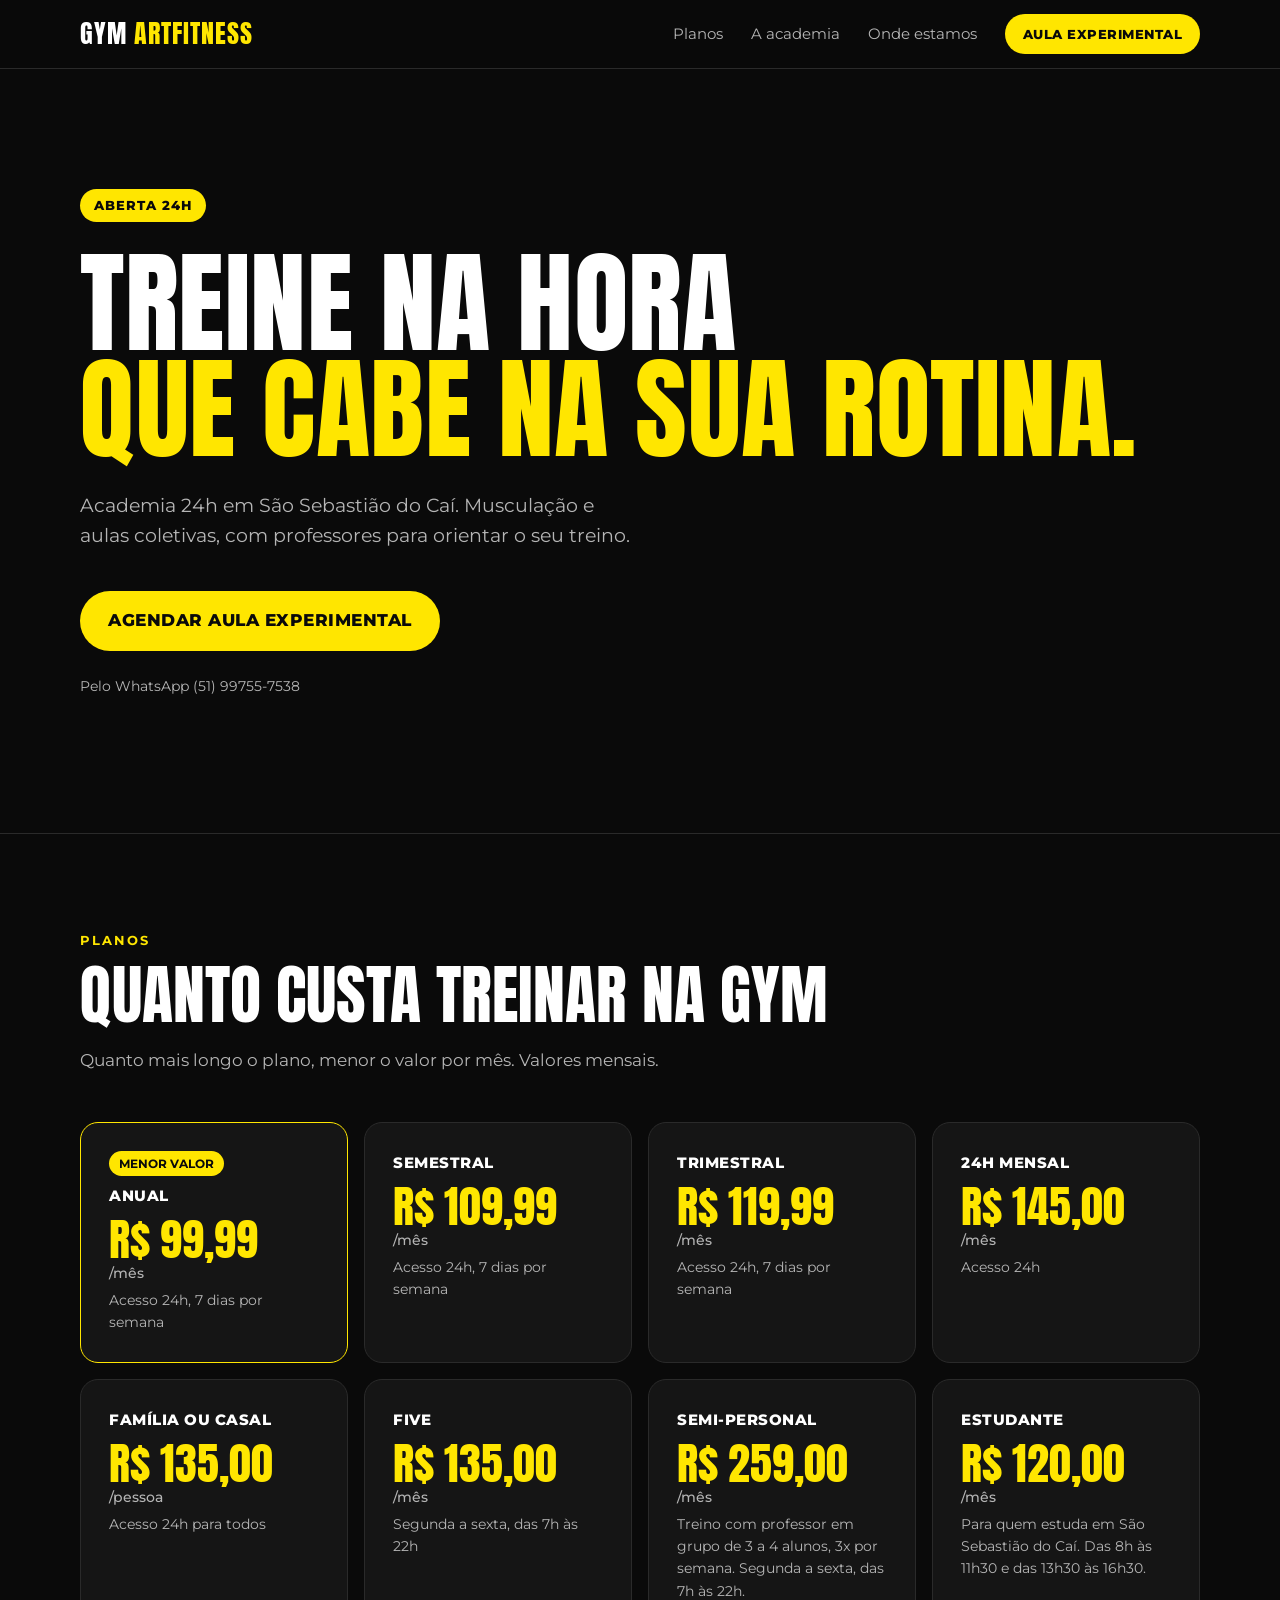
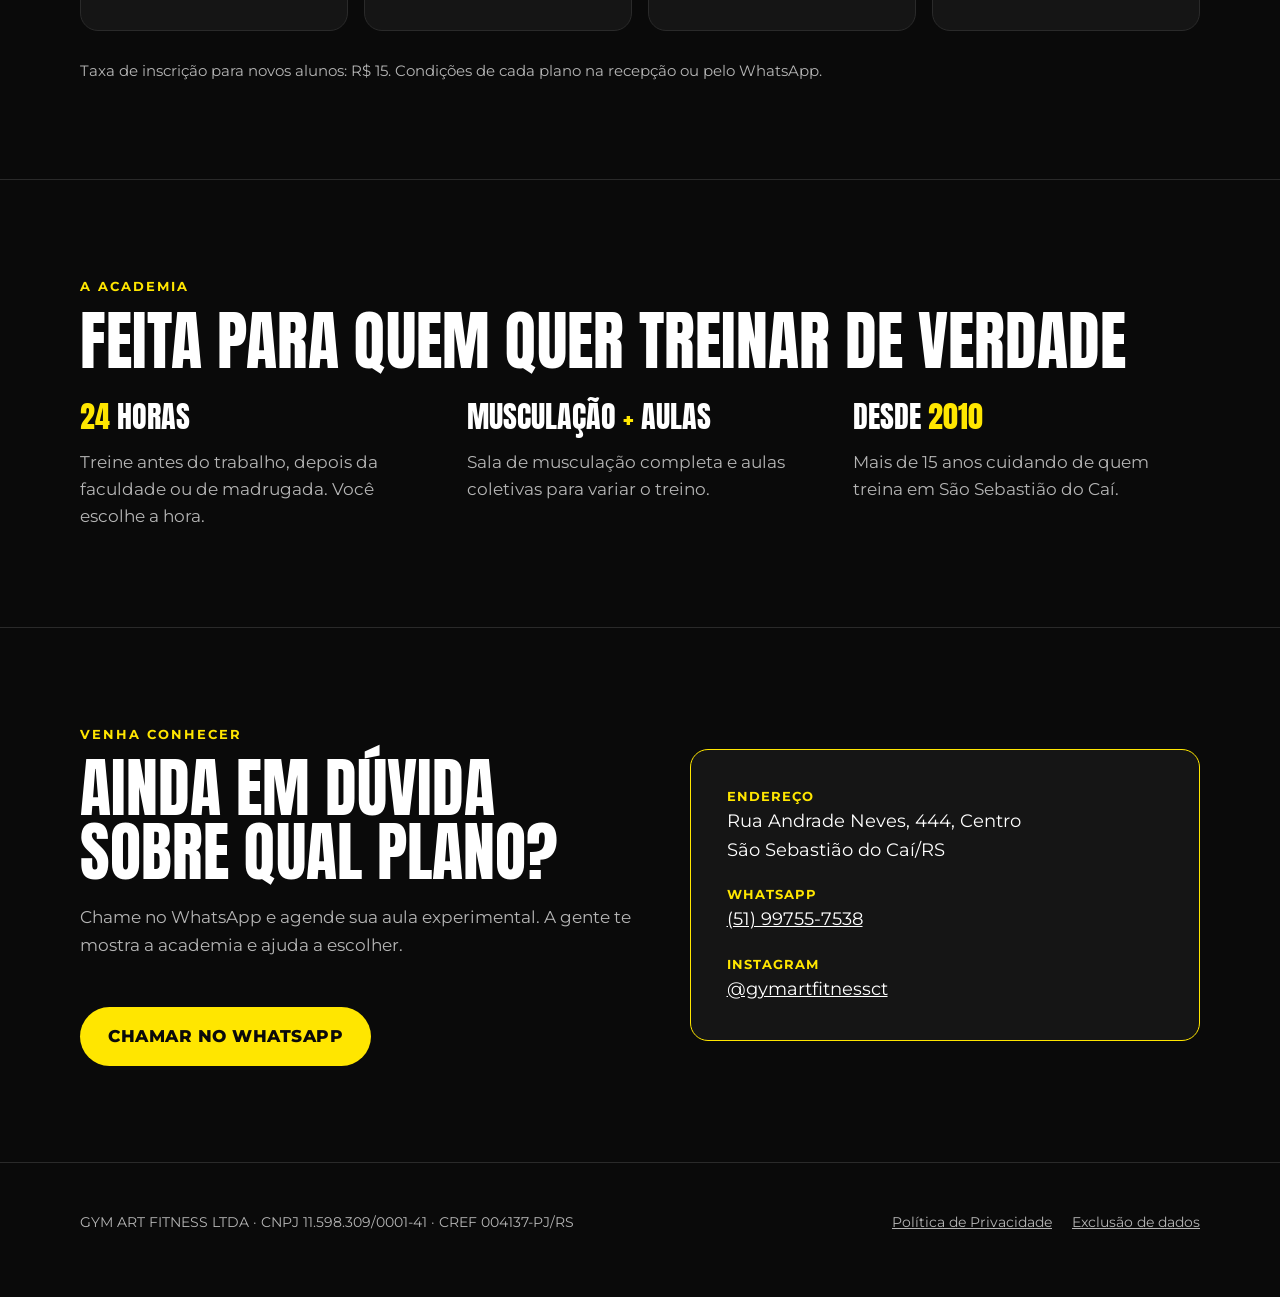
==== index.html @ 056b9649 "Site da GYM ArtFitness: início, política de privacidade e exclusão de dados Co-Authored-By: Claude O" ====
<!doctype html>
<html lang="pt-BR">
<head>
  <meta charset="utf-8">
  <meta name="viewport" content="width=device-width, initial-scale=1">
  <title>GYM ArtFitness | Academia 24h em São Sebastião do Caí</title>
  <meta name="description" content="Academia 24h em São Sebastião do Caí/RS. Musculação e aulas coletivas. Planos a partir de R$ 99,99/mês no plano anual. Agende sua aula experimental pelo WhatsApp.">
  <link rel="preconnect" href="https://fonts.googleapis.com">
  <link rel="preconnect" href="https://fonts.gstatic.com" crossorigin>
  <link href="https://fonts.googleapis.com/css2?family=Anton&family=Montserrat:wght@400;500;700;800&display=swap" rel="stylesheet">
  <link rel="stylesheet" href="styles.css">
</head>
<body>
  <header class="topo">
    <div class="container">
      <a class="marca" href="#">Gym <span>ArtFitness</span></a>
      <nav aria-label="Principal">
        <a href="#planos">Planos</a>
        <a href="#academia">A academia</a>
        <a href="#visita">Onde estamos</a>
        <a class="botao pequeno" href="https://wa.me/5551997557538?text=Quero%20agendar%20uma%20aula%20experimental">Aula experimental</a>
      </nav>
    </div>
  </header>

  <main>
    <section class="abertura" aria-labelledby="titulo">
      <div class="container">
        <span class="selo">Aberta 24h</span>
        <h1 id="titulo">Treine na hora <em>que cabe na sua rotina.</em></h1>
        <p>Academia 24h em São Sebastião do Caí. Musculação e aulas coletivas, com professores para orientar o seu treino.</p>
        <a class="botao" href="https://wa.me/5551997557538?text=Quero%20agendar%20uma%20aula%20experimental">Agendar aula experimental</a>
        <p class="detalhe">Pelo WhatsApp (51) 99755-7538</p>
      </div>
    </section>

    <section id="planos" aria-labelledby="t-planos">
      <div class="container">
        <p class="rotulo">Planos</p>
        <h2 id="t-planos">Quanto custa treinar na Gym</h2>
        <p class="intro">Quanto mais longo o plano, menor o valor por mês. Valores mensais.</p>

        <div class="planos">
          <article class="plano destaque">
            <span class="etiqueta">Menor valor</span>
            <h3>Anual</h3>
            <p class="preco">R$ 99,99 <small>/mês</small></p>
            <p class="acesso">Acesso 24h, 7 dias por semana</p>
          </article>
          <article class="plano">
            <h3>Semestral</h3>
            <p class="preco">R$ 109,99 <small>/mês</small></p>
            <p class="acesso">Acesso 24h, 7 dias por semana</p>
          </article>
          <article class="plano">
            <h3>Trimestral</h3>
            <p class="preco">R$ 119,99 <small>/mês</small></p>
            <p class="acesso">Acesso 24h, 7 dias por semana</p>
          </article>
          <article class="plano">
            <h3>24h Mensal</h3>
            <p class="preco">R$ 145,00 <small>/mês</small></p>
            <p class="acesso">Acesso 24h</p>
          </article>
          <article class="plano">
            <h3>Família ou Casal</h3>
            <p class="preco">R$ 135,00 <small>/pessoa</small></p>
            <p class="acesso">Acesso 24h para todos</p>
          </article>
          <article class="plano">
            <h3>Five</h3>
            <p class="preco">R$ 135,00 <small>/mês</small></p>
            <p class="acesso">Segunda a sexta, das 7h às 22h</p>
          </article>
          <article class="plano">
            <h3>Semi-personal</h3>
            <p class="preco">R$ 259,00 <small>/mês</small></p>
            <p class="acesso">Treino com professor em grupo de 3 a 4 alunos, 3x por semana. Segunda a sexta, das 7h às 22h.</p>
          </article>
          <article class="plano">
            <h3>Estudante</h3>
            <p class="preco">R$ 120,00 <small>/mês</small></p>
            <p class="acesso">Para quem estuda em São Sebastião do Caí. Das 8h às 11h30 e das 13h30 às 16h30.</p>
          </article>
        </div>
        <p class="nota">Taxa de inscrição para novos alunos: R$ 15. Condições de cada plano na recepção ou pelo WhatsApp.</p>
      </div>
    </section>

    <section id="academia" aria-labelledby="t-academia">
      <div class="container">
        <p class="rotulo">A academia</p>
        <h2 id="t-academia">Feita para quem quer treinar de verdade</h2>
        <div class="motivos">
          <div class="motivo">
            <h3><span>24</span> horas</h3>
            <p>Treine antes do trabalho, depois da faculdade ou de madrugada. Você escolhe a hora.</p>
          </div>
          <div class="motivo">
            <h3>Musculação <span>+</span> aulas</h3>
            <p>Sala de musculação completa e aulas coletivas para variar o treino.</p>
          </div>
          <div class="motivo">
            <h3>Desde <span>2010</span></h3>
            <p>Mais de 15 anos cuidando de quem treina em São Sebastião do Caí.</p>
          </div>
        </div>
      </div>
    </section>

    <section id="visita" aria-labelledby="t-visita">
      <div class="container visita">
        <div>
          <p class="rotulo">Venha conhecer</p>
          <h2 id="t-visita">Ainda em dúvida sobre qual plano?</h2>
          <p class="intro">Chame no WhatsApp e agende sua aula experimental. A gente te mostra a academia e ajuda a escolher.</p>
          <a class="botao" href="https://wa.me/5551997557538?text=Quero%20agendar%20uma%20aula%20experimental">Chamar no WhatsApp</a>
        </div>
        <dl class="cartao">
          <dt>Endereço</dt>
          <dd>Rua Andrade Neves, 444, Centro<br>São Sebastião do Caí/RS</dd>
          <dt>WhatsApp</dt>
          <dd><a href="https://wa.me/5551997557538">(51) 99755-7538</a></dd>
          <dt>Instagram</dt>
          <dd><a href="https://www.instagram.com/gymartfitnessct/">@gymartfitnessct</a></dd>
        </dl>
      </div>
    </section>
  </main>

  <footer>
    <div class="container">
      <p>GYM ART FITNESS LTDA · CNPJ 11.598.309/0001-41 · CREF 004137-PJ/RS</p>
      <nav aria-label="Documentos">
        <a href="privacidade.html">Política de Privacidade</a>
        <a href="exclusao-de-dados.html">Exclusão de dados</a>
      </nav>
    </div>
  </footer>
</body>
</html>
---- styles.css ----
:root {
  --preto: #0a0a0a;
  --grafite: #151515;
  --linha: #2a2a2a;
  --amarelo: #ffe600;
  --branco: #ffffff;
  --cinza: #b5b5b5;
  --largura: 1120px;
  --titulo: "Anton", "Bebas Neue", Impact, sans-serif;
  --texto: "Montserrat", system-ui, -apple-system, "Segoe UI", sans-serif;
}

* { box-sizing: border-box; margin: 0; padding: 0; }
html { scroll-behavior: smooth; }
body {
  background: var(--preto);
  color: var(--branco);
  font-family: var(--texto);
  font-size: 17px;
  line-height: 1.6;
  -webkit-font-smoothing: antialiased;
}
a { color: inherit; }
img { max-width: 100%; display: block; }

.container { width: min(var(--largura), 100% - 40px); margin-inline: auto; }

/* Topo */
.topo {
  position: sticky; top: 0; z-index: 10;
  background: rgba(10, 10, 10, 0.92);
  backdrop-filter: blur(8px);
  border-bottom: 1px solid var(--linha);
}
.topo .container { display: flex; align-items: center; justify-content: space-between; height: 68px; }
.marca { font-family: var(--titulo); font-size: 26px; letter-spacing: 1px; text-decoration: none; text-transform: uppercase; }
.marca span { color: var(--amarelo); }
.topo nav { display: flex; gap: 28px; align-items: center; }
.topo nav a { text-decoration: none; font-size: 15px; color: var(--cinza); }
.topo nav a:hover { color: var(--branco); }
.topo nav a.botao, .topo nav a.botao:hover { color: var(--preto); }

/* Botões */
.botao {
  display: inline-flex; align-items: center; gap: 10px;
  background: var(--amarelo); color: var(--preto);
  font-weight: 800; text-transform: uppercase; letter-spacing: 0.5px;
  padding: 16px 28px; border-radius: 999px; text-decoration: none;
  transition: transform 0.15s ease, box-shadow 0.15s ease;
}
.botao:hover { transform: translateY(-2px); box-shadow: 0 8px 24px rgba(255, 230, 0, 0.25); }
.botao:focus-visible, a:focus-visible { outline: 3px solid var(--amarelo); outline-offset: 3px; }
.botao.pequeno { padding: 10px 18px; font-size: 13px; }

/* Abertura */
.abertura { padding: 120px 0 96px; border-bottom: 1px solid var(--linha); }
.selo {
  display: inline-block; background: var(--amarelo); color: var(--preto);
  font-weight: 800; font-size: 13px; letter-spacing: 1px; text-transform: uppercase;
  padding: 6px 14px; border-radius: 999px; margin-bottom: 28px;
}
.abertura h1 {
  font-family: var(--titulo); font-weight: 400; text-transform: uppercase;
  font-size: clamp(52px, 9vw, 112px); line-height: 0.95; letter-spacing: 0.5px;
}
.abertura h1 em { font-style: normal; color: var(--amarelo); display: block; }
.abertura p { max-width: 560px; margin: 28px 0 40px; color: var(--cinza); font-size: 19px; }
.abertura .detalhe { margin-top: 24px; font-size: 14px; color: var(--cinza); }

/* Seções */
section { padding: 96px 0; border-bottom: 1px solid var(--linha); }
.rotulo { color: var(--amarelo); font-weight: 700; font-size: 13px; letter-spacing: 2px; text-transform: uppercase; margin-bottom: 12px; }
h2 {
  font-family: var(--titulo); font-weight: 400; text-transform: uppercase;
  font-size: clamp(38px, 5.5vw, 64px); line-height: 1; margin-bottom: 20px;
}
.intro { color: var(--cinza); max-width: 620px; margin-bottom: 48px; }

/* Planos */
.planos { display: grid; grid-template-columns: repeat(auto-fit, minmax(240px, 1fr)); gap: 16px; }
.plano {
  background: var(--grafite); border: 1px solid var(--linha); border-radius: 18px;
  padding: 28px; display: flex; flex-direction: column; gap: 8px;
}
.plano.destaque { border-color: var(--amarelo); }
.plano h3 { font-size: 15px; font-weight: 800; text-transform: uppercase; letter-spacing: 0.5px; }
.preco { font-family: var(--titulo); font-size: 44px; line-height: 1.05; color: var(--amarelo); white-space: nowrap; }
.preco small { display: block; font-family: var(--texto); font-size: 14px; color: var(--cinza); font-weight: 500; margin-top: 4px; }
.acesso { font-size: 14px; color: var(--cinza); }
.etiqueta { align-self: flex-start; font-size: 12px; font-weight: 700; text-transform: uppercase; color: var(--preto); background: var(--amarelo); padding: 3px 10px; border-radius: 999px; }
.nota { margin-top: 28px; color: var(--cinza); font-size: 15px; }

/* Por que */
.motivos { display: grid; grid-template-columns: repeat(auto-fit, minmax(260px, 1fr)); gap: 40px; }
.motivo h3 { font-family: var(--titulo); font-weight: 400; font-size: 30px; text-transform: uppercase; margin-bottom: 8px; }
.motivo h3 span { color: var(--amarelo); }
.motivo p { color: var(--cinza); }

/* Visita */
.visita { display: grid; grid-template-columns: 1.1fr 1fr; gap: 48px; align-items: center; }
.cartao {
  background: var(--grafite); border: 1px solid var(--amarelo); border-radius: 18px; padding: 36px;
}
.cartao dt { color: var(--amarelo); font-size: 13px; font-weight: 700; letter-spacing: 1px; text-transform: uppercase; margin-top: 20px; }
.cartao dt:first-child { margin-top: 0; }
.cartao dd { font-size: 18px; }

/* Rodapé */
footer { padding: 48px 0 64px; color: var(--cinza); font-size: 14px; }
footer .container { display: flex; flex-wrap: wrap; justify-content: space-between; gap: 24px; }
footer nav { display: flex; gap: 20px; flex-wrap: wrap; }

/* Páginas de texto (privacidade, exclusão) */
.documento { padding: 80px 0 96px; }
.documento .container { max-width: 760px; }
.documento h1 { font-family: var(--titulo); font-weight: 400; text-transform: uppercase; font-size: clamp(40px, 6vw, 64px); line-height: 1; margin-bottom: 12px; }
.documento .data { color: var(--cinza); margin-bottom: 40px; }
.documento h2 { font-family: var(--texto); font-weight: 800; font-size: 20px; text-transform: none; margin: 40px 0 12px; color: var(--amarelo); }
.documento p, .documento li { color: #e6e6e6; margin-bottom: 12px; }
.documento ul, .documento ol { padding-left: 22px; }
.documento a { color: var(--amarelo); }

@media (max-width: 760px) {
  .topo nav a:not(.botao) { display: none; }
  .abertura { padding: 72px 0 64px; }
  section { padding: 64px 0; }
  .visita { grid-template-columns: 1fr; }
}

@media (prefers-reduced-motion: reduce) {
  html { scroll-behavior: auto; }
  .botao { transition: none; }
}
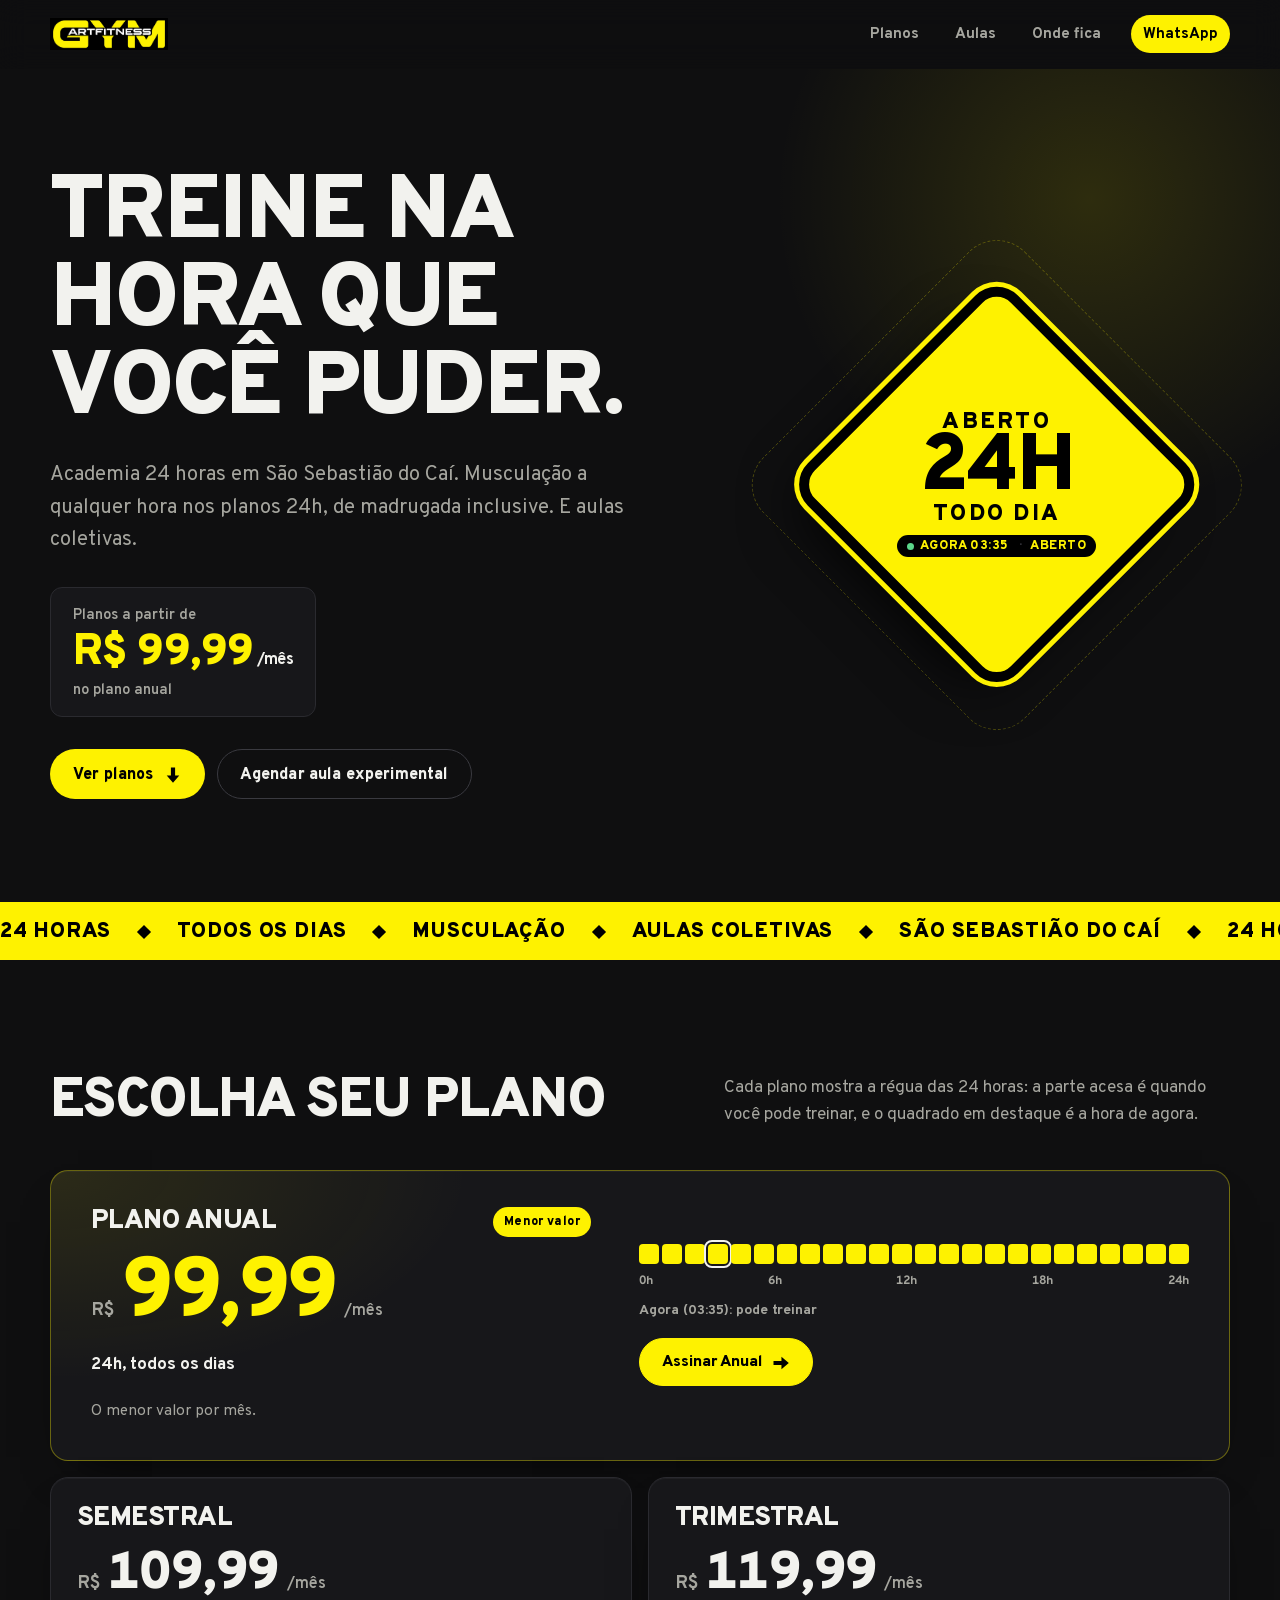
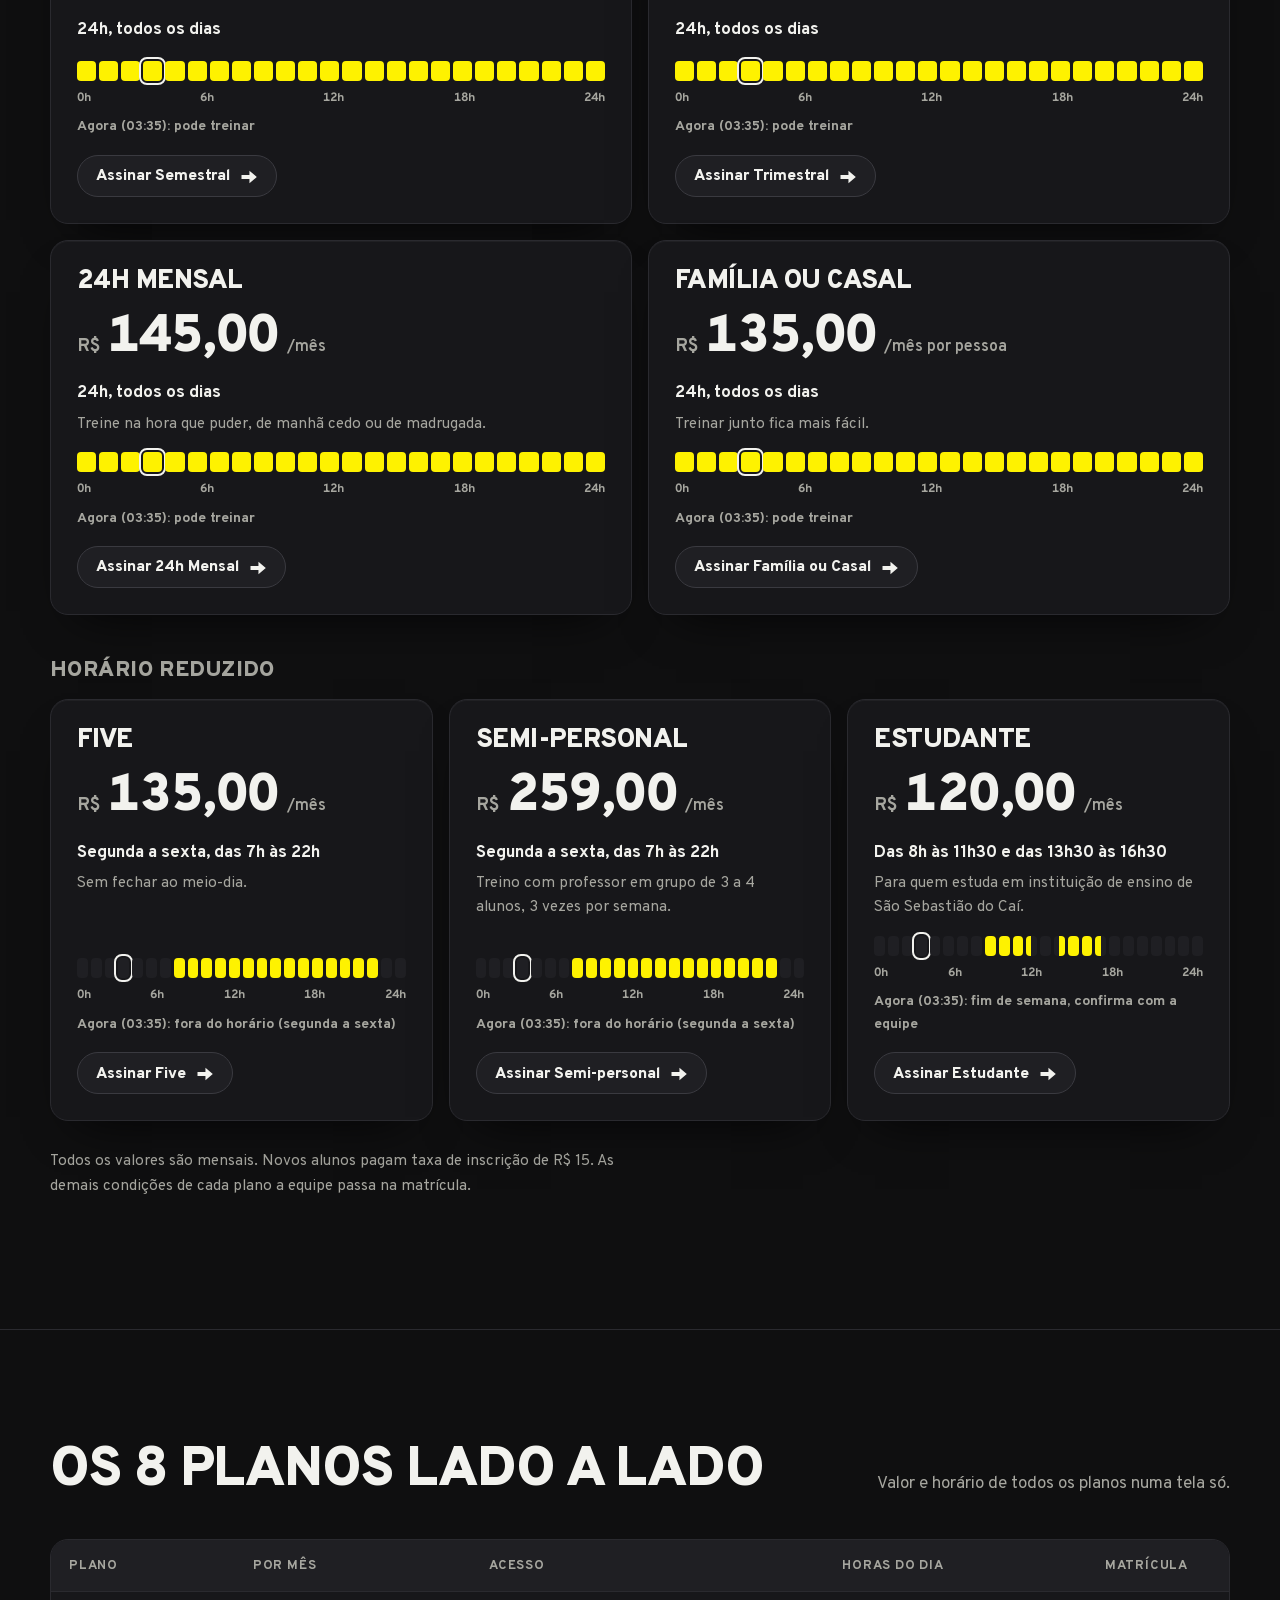
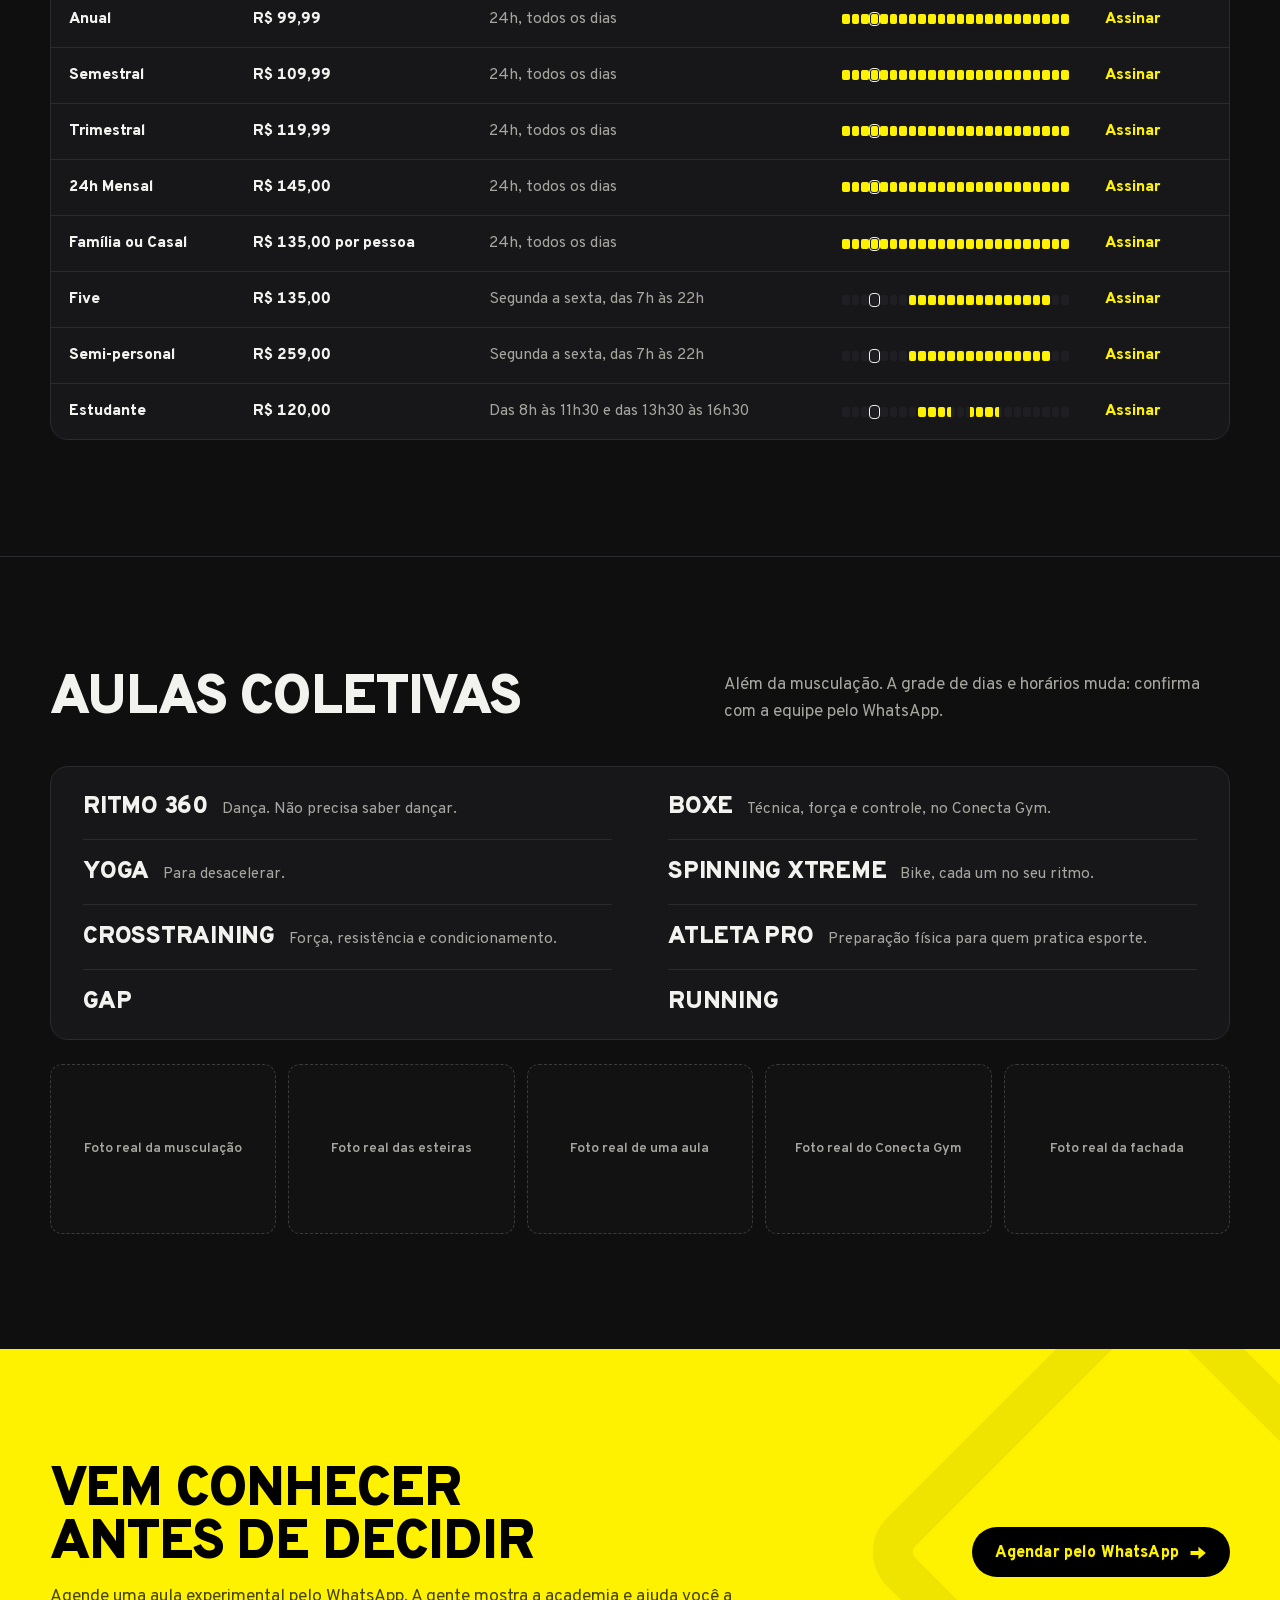
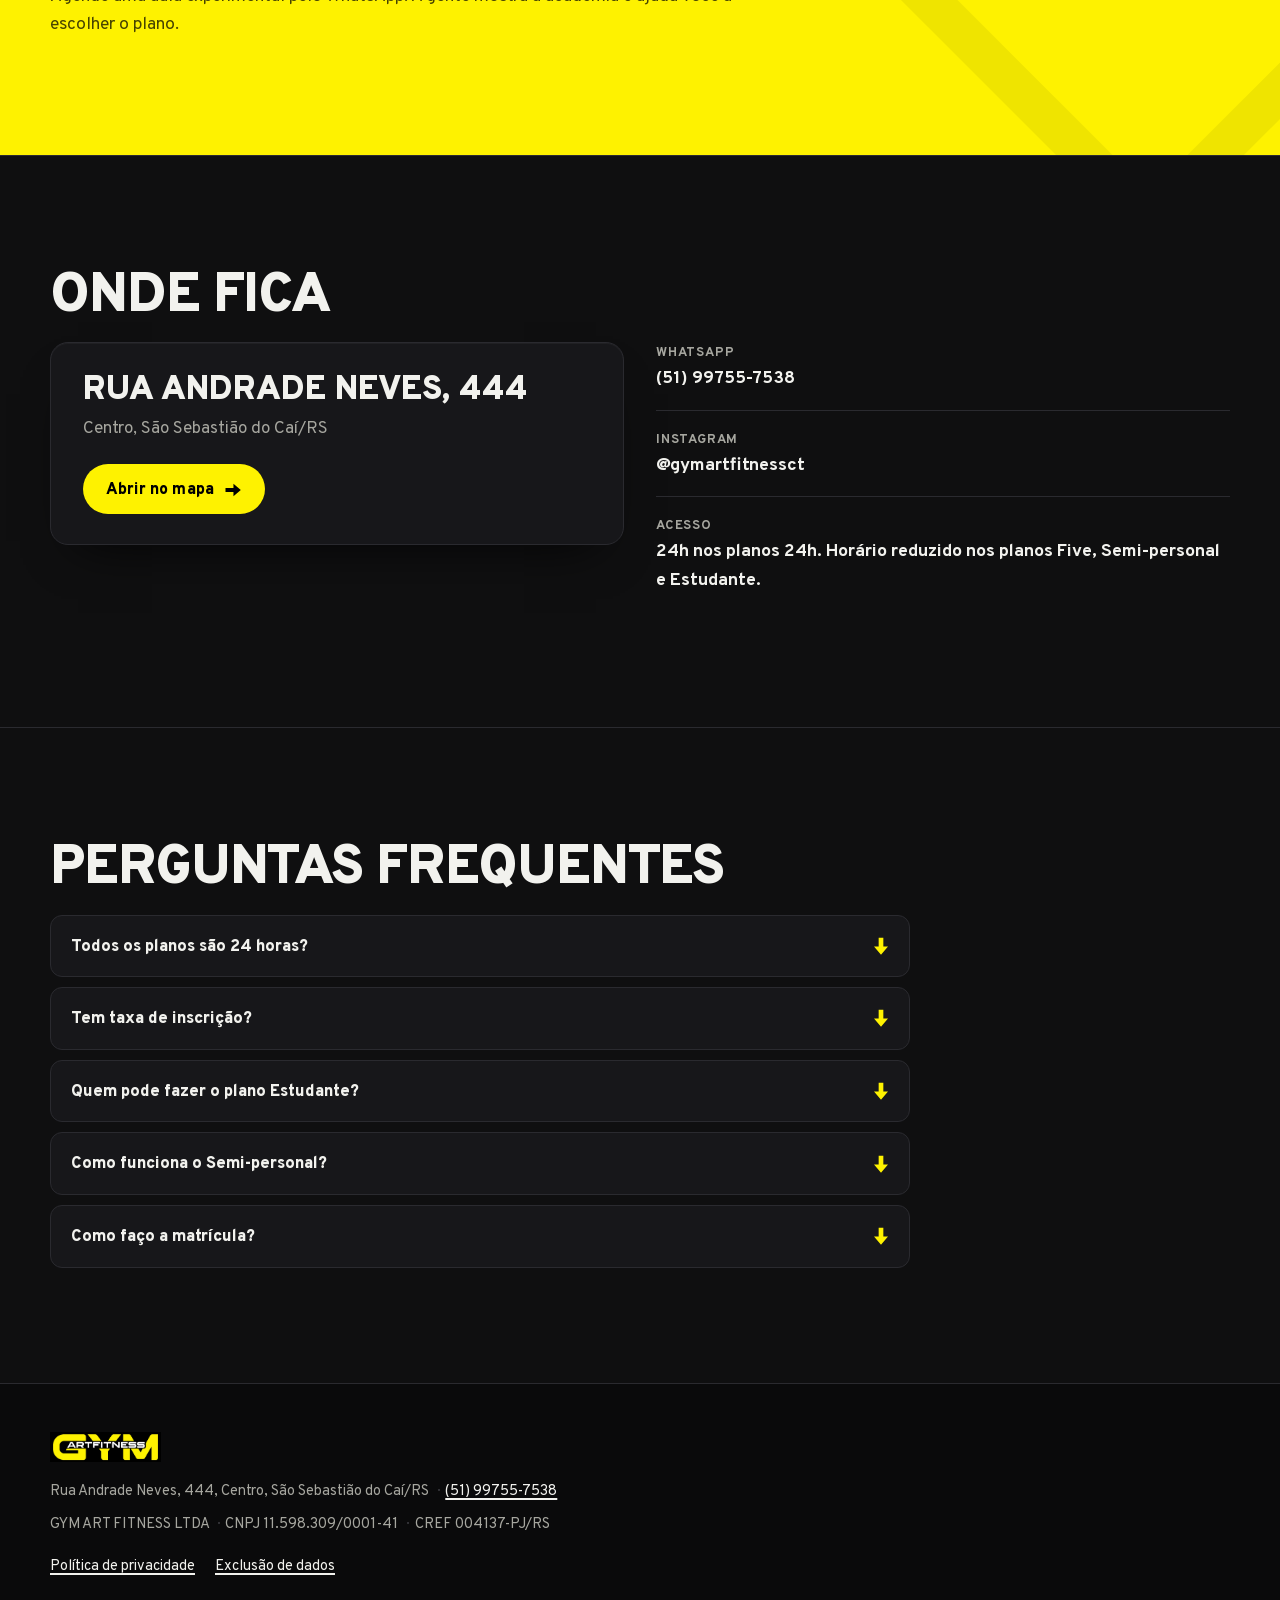
==== commit 5928bde1: "Site novo: planos com régua de 24h, matrícula e visual grafite com amarelo Co-Authored-By: Claude Op" ====
--- a/index.html
+++ b/index.html
@@ -3,139 +3,176 @@
 <head>
   <meta charset="utf-8">
   <meta name="viewport" content="width=device-width, initial-scale=1">
-  <title>GYM ArtFitness | Academia 24h em São Sebastião do Caí</title>
-  <meta name="description" content="Academia 24h em São Sebastião do Caí/RS. Musculação e aulas coletivas. Planos a partir de R$ 99,99/mês no plano anual. Agende sua aula experimental pelo WhatsApp.">
-  <link rel="preconnect" href="https://fonts.googleapis.com">
-  <link rel="preconnect" href="https://fonts.gstatic.com" crossorigin>
-  <link href="https://fonts.googleapis.com/css2?family=Anton&family=Montserrat:wght@400;500;700;800&display=swap" rel="stylesheet">
-  <link rel="stylesheet" href="styles.css">
+  <title>Gym ArtFitness · Academia 24h em São Sebastião do Caí</title>
+  <meta name="description" content="Academia 24 horas em São Sebastião do Caí/RS. Musculação e aulas coletivas. Planos a partir de R$ 99,99/mês no plano anual. Escolha seu plano e faça a matrícula.">
+  <meta name="theme-color" content="#0F0F10">
+  <link rel="icon" href="assets/logo-gym-artfitness-recorte.png">
+  <link rel="preload" href="assets/fonts/overpass-variavel.woff2" as="font" type="font/woff2" crossorigin>
+  <link rel="stylesheet" href="assets/estrada.css?v=3">
+  <script>document.documentElement.classList.add('js')</script>
 </head>
 <body>
+  <svg width="0" height="0" style="position:absolute" aria-hidden="true">
+    <symbol id="seta" viewBox="0 0 24 24"><path d="M2 9.2h10.6V3.6L22.4 12l-9.8 8.4v-5.6H2z" fill="currentColor"/></symbol>
+    <symbol id="seta-baixo" viewBox="0 0 24 24"><path transform="rotate(90 12 12)" d="M2 9.2h10.6V3.6L22.4 12l-9.8 8.4v-5.6H2z" fill="currentColor"/></symbol>
+  </svg>
+
+  <a class="pular" href="#conteudo">Pular para o conteúdo</a>
+
   <header class="topo">
-    <div class="container">
-      <a class="marca" href="#">Gym <span>ArtFitness</span></a>
-      <nav aria-label="Principal">
+    <div class="envelope">
+      <a class="marca" href="./" aria-label="Gym ArtFitness, início">
+        <img src="assets/logo-gym-artfitness-recorte.png" alt="Gym ArtFitness" width="1220" height="330">
+      </a>
+      <nav class="menu" aria-label="Seções">
         <a href="#planos">Planos</a>
-        <a href="#academia">A academia</a>
-        <a href="#visita">Onde estamos</a>
-        <a class="botao pequeno" href="https://wa.me/5551997557538?text=Quero%20agendar%20uma%20aula%20experimental">Aula experimental</a>
+        <a href="#aulas">Aulas</a>
+        <a href="#onde-fica">Onde fica</a>
+        <a class="botao-whats" href="https://wa.me/5551997557538?text=Oi!%20Quero%20saber%20mais%20sobre%20a%20Gym%20ArtFitness">WhatsApp</a>
       </nav>
     </div>
   </header>
 
-  <main>
-    <section class="abertura" aria-labelledby="titulo">
-      <div class="container">
-        <span class="selo">Aberta 24h</span>
-        <h1 id="titulo">Treine na hora <em>que cabe na sua rotina.</em></h1>
-        <p>Academia 24h em São Sebastião do Caí. Musculação e aulas coletivas, com professores para orientar o seu treino.</p>
-        <a class="botao" href="https://wa.me/5551997557538?text=Quero%20agendar%20uma%20aula%20experimental">Agendar aula experimental</a>
-        <p class="detalhe">Pelo WhatsApp (51) 99755-7538</p>
-      </div>
-    </section>
-
-    <section id="planos" aria-labelledby="t-planos">
-      <div class="container">
-        <p class="rotulo">Planos</p>
-        <h2 id="t-planos">Quanto custa treinar na Gym</h2>
-        <p class="intro">Quanto mais longo o plano, menor o valor por mês. Valores mensais.</p>
-
-        <div class="planos">
-          <article class="plano destaque">
-            <span class="etiqueta">Menor valor</span>
-            <h3>Anual</h3>
-            <p class="preco">R$ 99,99 <small>/mês</small></p>
-            <p class="acesso">Acesso 24h, 7 dias por semana</p>
-          </article>
-          <article class="plano">
-            <h3>Semestral</h3>
-            <p class="preco">R$ 109,99 <small>/mês</small></p>
-            <p class="acesso">Acesso 24h, 7 dias por semana</p>
-          </article>
-          <article class="plano">
-            <h3>Trimestral</h3>
-            <p class="preco">R$ 119,99 <small>/mês</small></p>
-            <p class="acesso">Acesso 24h, 7 dias por semana</p>
-          </article>
-          <article class="plano">
-            <h3>24h Mensal</h3>
-            <p class="preco">R$ 145,00 <small>/mês</small></p>
-            <p class="acesso">Acesso 24h</p>
-          </article>
-          <article class="plano">
-            <h3>Família ou Casal</h3>
-            <p class="preco">R$ 135,00 <small>/pessoa</small></p>
-            <p class="acesso">Acesso 24h para todos</p>
-          </article>
-          <article class="plano">
-            <h3>Five</h3>
-            <p class="preco">R$ 135,00 <small>/mês</small></p>
-            <p class="acesso">Segunda a sexta, das 7h às 22h</p>
-          </article>
-          <article class="plano">
-            <h3>Semi-personal</h3>
-            <p class="preco">R$ 259,00 <small>/mês</small></p>
-            <p class="acesso">Treino com professor em grupo de 3 a 4 alunos, 3x por semana. Segunda a sexta, das 7h às 22h.</p>
-          </article>
-          <article class="plano">
-            <h3>Estudante</h3>
-            <p class="preco">R$ 120,00 <small>/mês</small></p>
-            <p class="acesso">Para quem estuda em São Sebastião do Caí. Das 8h às 11h30 e das 13h30 às 16h30.</p>
-          </article>
+  <main id="conteudo">
+    <section class="abertura" aria-labelledby="titulo-abertura">
+      <div class="envelope">
+        <div>
+          <h1 id="titulo-abertura">Treine na hora que você puder.</h1>
+          <p class="apoio">Academia 24 horas em São Sebastião do Caí. Musculação a qualquer hora nos planos 24h, de madrugada inclusive. E aulas coletivas.</p>
+          <p class="placa-preco">
+            <span>Planos a partir de</span>
+            <strong class="numero"><span data-contar="99.99">R$ 99,99</span><small>/mês</small></strong>
+            <span>no plano anual</span>
+          </p>
+          <div class="acoes">
+            <a class="botao botao-cheio" href="#planos">Ver planos <svg aria-hidden="true"><use href="#seta-baixo"/></svg></a>
+            <a class="botao botao-vazado" href="https://wa.me/5551997557538?text=Quero%20agendar%20uma%20aula%20experimental">Agendar aula experimental</a>
+          </div>
         </div>
-        <p class="nota">Taxa de inscrição para novos alunos: R$ 15. Condições de cada plano na recepção ou pelo WhatsApp.</p>
-      </div>
-    </section>
-
-    <section id="academia" aria-labelledby="t-academia">
-      <div class="container">
-        <p class="rotulo">A academia</p>
-        <h2 id="t-academia">Feita para quem quer treinar de verdade</h2>
-        <div class="motivos">
-          <div class="motivo">
-            <h3><span>24</span> horas</h3>
-            <p>Treine antes do trabalho, depois da faculdade ou de madrugada. Você escolhe a hora.</p>
-          </div>
-          <div class="motivo">
-            <h3>Musculação <span>+</span> aulas</h3>
-            <p>Sala de musculação completa e aulas coletivas para variar o treino.</p>
-          </div>
-          <div class="motivo">
-            <h3>Desde <span>2010</span></h3>
-            <p>Mais de 15 anos cuidando de quem treina em São Sebastião do Caí.</p>
+        <div class="losango-area">
+          <div class="losango" role="img" aria-label="Placa: aberto 24 horas, todo dia">
+            <p class="losango-texto">
+              <span class="pequeno">Aberto</span>
+              <span class="grande">24H</span>
+              <span class="pequeno">todo dia</span>
+              <span class="agora" id="agora" hidden></span>
+            </p>
           </div>
         </div>
       </div>
     </section>
 
-    <section id="visita" aria-labelledby="t-visita">
-      <div class="container visita">
+    <div class="faixa" aria-hidden="true"><div class="faixa-trilho"><span>24 horas</span><span>Todos os dias</span><span>Musculação</span><span>Aulas coletivas</span><span>São Sebastião do Caí</span><span>24 horas</span><span>Todos os dias</span><span>Musculação</span><span>Aulas coletivas</span><span>São Sebastião do Caí</span></div></div>
+
+    <section class="secao" id="planos" aria-labelledby="titulo-planos">
+      <div class="envelope">
+        <div class="secao-cabeca revelar">
+          <h2 id="titulo-planos">Escolha seu plano</h2>
+          <p>Cada plano mostra a régua das 24 horas: a parte acesa é quando você pode treinar, e o quadrado em destaque é a hora de agora.</p>
+        </div>
+        <div class="saidas" id="lista-planos"></div>
+        <p class="nota-planos">Todos os valores são mensais. Novos alunos pagam taxa de inscrição de R$ 15. As demais condições de cada plano a equipe passa na matrícula.</p>
+      </div>
+    </section>
+
+    <section class="secao" id="comparar" aria-labelledby="titulo-comparar">
+      <div class="envelope">
+        <div class="secao-cabeca revelar">
+          <h2 id="titulo-comparar">Os 8 planos lado a lado</h2>
+          <p>Valor e horário de todos os planos numa tela só.</p>
+        </div>
+        <div class="tabela-envelope revelar" tabindex="0" role="region" aria-label="Tabela comparando os planos">
+          <table class="comparar">
+            <thead>
+              <tr><th scope="col">Plano</th><th scope="col">Por mês</th><th scope="col">Acesso</th><th scope="col">Horas do dia</th><th scope="col">Matrícula</th></tr>
+            </thead>
+            <tbody id="tabela-planos"></tbody>
+          </table>
+        </div>
+      </div>
+    </section>
+
+
+    <section class="secao" id="aulas" aria-labelledby="titulo-aulas">
+      <div class="envelope">
+        <div class="secao-cabeca revelar">
+          <h2 id="titulo-aulas">Aulas coletivas</h2>
+          <p>Além da musculação. A grade de dias e horários muda: confirma com a equipe pelo WhatsApp.</p>
+        </div>
+        <ul class="aulas revelar">
+          <li><strong>Ritmo 360</strong><span>Dança. Não precisa saber dançar.</span></li>
+          <li><strong>Boxe</strong><span>Técnica, força e controle, no Conecta Gym.</span></li>
+          <li><strong>Yoga</strong><span>Para desacelerar.</span></li>
+          <li><strong>Spinning Xtreme</strong><span>Bike, cada um no seu ritmo.</span></li>
+          <li><strong>Crosstraining</strong><span>Força, resistência e condicionamento.</span></li>
+          <li><strong>Atleta Pro</strong><span>Preparação física para quem pratica esporte.</span></li>
+          <li><strong>GAP</strong></li>
+          <li><strong>Running</strong></li>
+        </ul>
+        <div class="fotos revelar" aria-label="Espaços reservados para fotos reais da academia">
+          <div class="foto-vaga">Foto real da musculação</div>
+          <div class="foto-vaga">Foto real das esteiras</div>
+          <div class="foto-vaga">Foto real de uma aula</div>
+          <div class="foto-vaga">Foto real do Conecta Gym</div>
+          <div class="foto-vaga">Foto real da fachada</div>
+        </div>
+      </div>
+    </section>
+
+    <section class="secao chamada" aria-labelledby="titulo-chamada">
+      <div class="envelope">
         <div>
-          <p class="rotulo">Venha conhecer</p>
-          <h2 id="t-visita">Ainda em dúvida sobre qual plano?</h2>
-          <p class="intro">Chame no WhatsApp e agende sua aula experimental. A gente te mostra a academia e ajuda a escolher.</p>
-          <a class="botao" href="https://wa.me/5551997557538?text=Quero%20agendar%20uma%20aula%20experimental">Chamar no WhatsApp</a>
+          <h2 id="titulo-chamada">Vem conhecer antes de decidir</h2>
+          <p class="suave">Agende uma aula experimental pelo WhatsApp. A gente mostra a academia e ajuda você a escolher o plano.</p>
         </div>
-        <dl class="cartao">
-          <dt>Endereço</dt>
-          <dd>Rua Andrade Neves, 444, Centro<br>São Sebastião do Caí/RS</dd>
-          <dt>WhatsApp</dt>
-          <dd><a href="https://wa.me/5551997557538">(51) 99755-7538</a></dd>
-          <dt>Instagram</dt>
-          <dd><a href="https://www.instagram.com/gymartfitnessct/">@gymartfitnessct</a></dd>
-        </dl>
+        <a class="botao botao-cheio" href="https://wa.me/5551997557538?text=Quero%20agendar%20uma%20aula%20experimental">Agendar pelo WhatsApp <svg aria-hidden="true"><use href="#seta"/></svg></a>
+      </div>
+    </section>
+
+    <section class="secao" id="onde-fica" aria-labelledby="titulo-onde">
+      <div class="envelope">
+        <h2 id="titulo-onde" class="revelar">Onde fica</h2>
+        <div class="endereco revelar">
+          <div class="placa-endereco">
+            <strong>Rua Andrade Neves, 444</strong>
+            <span>Centro, São Sebastião do Caí/RS</span>
+            <p class="acoes" style="margin:20px 0 0"><a class="botao botao-cheio" href="https://www.google.com/maps/search/?api=1&amp;query=Rua%20Andrade%20Neves%2C%20444%2C%20S%C3%A3o%20Sebasti%C3%A3o%20do%20Ca%C3%AD%20RS">Abrir no mapa <svg aria-hidden="true"><use href="#seta"/></svg></a></p>
+          </div>
+          <dl class="contatos">
+            <div><dt>WhatsApp</dt><dd><a href="https://wa.me/5551997557538">(51) 99755-7538</a></dd></div>
+            <div><dt>Instagram</dt><dd><a href="https://www.instagram.com/gymartfitnessct/">@gymartfitnessct</a></dd></div>
+            <div><dt>Acesso</dt><dd>24h nos planos 24h. Horário reduzido nos planos Five, Semi-personal e Estudante.</dd></div>
+          </dl>
+        </div>
+      </div>
+    </section>
+
+
+    <section class="secao" id="perguntas" aria-labelledby="titulo-perguntas">
+      <div class="envelope">
+        <h2 id="titulo-perguntas" class="revelar">Perguntas frequentes</h2>
+        <div class="perguntas revelar">
+          <details><summary>Todos os planos são 24 horas?<svg aria-hidden="true"><use href="#seta-baixo"/></svg></summary><div class="resposta"><p>Não. Anual, Semestral, Trimestral, 24h Mensal e Família ou Casal são 24h, todos os dias. Five e Semi-personal são de segunda a sexta, das 7h às 22h. O Estudante vai das 8h às 11h30 e das 13h30 às 16h30.</p></div></details>
+          <details><summary>Tem taxa de inscrição?<svg aria-hidden="true"><use href="#seta-baixo"/></svg></summary><div class="resposta"><p>Sim. Novos alunos pagam R$ 15 de taxa de inscrição.</p></div></details>
+          <details><summary>Quem pode fazer o plano Estudante?<svg aria-hidden="true"><use href="#seta-baixo"/></svg></summary><div class="resposta"><p>Quem estuda em instituição de ensino de São Sebastião do Caí. A equipe confirma na matrícula o que precisa apresentar.</p></div></details>
+          <details><summary>Como funciona o Semi-personal?<svg aria-hidden="true"><use href="#seta-baixo"/></svg></summary><div class="resposta"><p>Treino com professor em grupo de 3 a 4 alunos, 3 vezes por semana, de segunda a sexta, das 7h às 22h.</p></div></details>
+          <details><summary>Como faço a matrícula?<svg aria-hidden="true"><use href="#seta-baixo"/></svg></summary><div class="resposta"><p>Escolha o plano e toque em "Assinar". Você preenche seus dados e conclui com a nossa equipe pelo WhatsApp. Também dá para fazer direto na recepção.</p></div></details>
+        </div>
       </div>
     </section>
   </main>
 
-  <footer>
-    <div class="container">
-      <p>GYM ART FITNESS LTDA · CNPJ 11.598.309/0001-41 · CREF 004137-PJ/RS</p>
-      <nav aria-label="Documentos">
-        <a href="privacidade.html">Política de Privacidade</a>
-        <a href="exclusao-de-dados.html">Exclusão de dados</a>
-      </nav>
+  <footer class="rodape">
+    <div class="envelope">
+      <img src="assets/logo-gym-artfitness-recorte.png" alt="Gym ArtFitness" width="1220" height="330">
+      <p>Rua Andrade Neves, 444, Centro, São Sebastião do Caí/RS <span class="sep" aria-hidden="true">·</span> <a href="https://wa.me/5551997557538">(51) 99755-7538</a></p>
+      <p>GYM ART FITNESS LTDA <span class="sep" aria-hidden="true">·</span> CNPJ 11.598.309/0001-41 <span class="sep" aria-hidden="true">·</span> CREF 004137-PJ/RS</p>
+      <nav aria-label="Documentos"><a href="privacidade.html">Política de privacidade</a><a href="exclusao-de-dados.html">Exclusão de dados</a></nav>
     </div>
   </footer>
+
+  <script src="assets/planos.js"></script>
+  <script src="assets/site.js"></script>
+  <script src="assets/movimento.js"></script>
 </body>
 </html>
--- a/assets/estrada.css
+++ b/assets/estrada.css
@@ -0,0 +1,529 @@
+/* Gym ArtFitness — grafite com amarelo pontual.
+   O amarelo (#FEF200) e o preto vêm do logo. Fundo grafite em quase tudo; o amarelo
+   aparece em botões, preços, réguas acesas e em duas faixas: o letreiro corrido e a chamada. */
+
+@font-face {
+  font-family: "Overpass";
+  src: url("fonts/overpass-variavel.woff2") format("woff2");
+  font-weight: 100 900;
+  font-display: swap;
+}
+
+:root {
+  --fundo: #0F0F10;
+  --fundo-fundo: #0A0A0B;
+  --superficie: #17171A;
+  --superficie-2: #1F1F23;
+  --borda: #2A2A2F;
+  --borda-forte: #3A3A40;
+  --texto: #F2F2EE;
+  --suave: #A6A69F;
+  --amarelo: #FEF200;
+  --amarelo-claro: #FFF75C;
+  --amarelo-suave: rgba(254, 242, 0, .10);
+  --amarelo-linha: rgba(254, 242, 0, .35);
+  --preto: #000000;
+  --raio: 18px;
+  --raio-p: 12px;
+  --fonte: "Overpass", "Helvetica Neue", Arial, sans-serif;
+  --largura: 1180px;
+  --respiro: clamp(64px, 9vw, 128px);
+  --curva: cubic-bezier(.2, .8, .2, 1);
+  --sombra: 0 1px 0 rgba(255, 255, 255, .04) inset, 0 24px 48px -28px rgba(0, 0, 0, .9);
+  color-scheme: dark;
+}
+
+*, *::before, *::after { box-sizing: border-box; }
+
+html { scroll-behavior: smooth; scroll-padding-top: 84px; }
+
+body {
+  margin: 0;
+  background: var(--fundo);
+  color: var(--texto);
+  font-family: var(--fonte);
+  font-size: 1.0625rem;
+  line-height: 1.6;
+  -webkit-font-smoothing: antialiased;
+  text-rendering: optimizeLegibility;
+}
+
+::selection { background: var(--amarelo); color: var(--preto); }
+html { scrollbar-color: var(--borda-forte) var(--fundo); }
+::-webkit-scrollbar { width: 12px; height: 12px; }
+::-webkit-scrollbar-track { background: var(--fundo); }
+::-webkit-scrollbar-thumb { background: var(--borda-forte); border: 3px solid var(--fundo); border-radius: 8px; }
+
+img, svg { display: block; max-width: 100%; }
+a { color: inherit; text-underline-offset: .2em; text-decoration-thickness: 1.5px; }
+:focus-visible { outline: 2px solid var(--amarelo); outline-offset: 3px; border-radius: 6px; }
+
+.envelope { width: min(100% - 32px, var(--largura)); margin-inline: auto; }
+
+.pular {
+  position: absolute; left: 16px; top: -60px; z-index: 50;
+  background: var(--amarelo); color: var(--preto); padding: 10px 16px; border-radius: 8px;
+  font-weight: 800; text-decoration: none;
+}
+.pular:focus { top: 12px; }
+
+/* ── Tipografia ──────────────────────────────────────────────────────── */
+
+.placa-titulo, h1, h2, h3 {
+  font-family: var(--fonte);
+  font-weight: 900;
+  letter-spacing: -0.02em;
+  line-height: .98;
+  text-wrap: balance;
+  margin: 0;
+}
+h1 { font-size: clamp(2.8rem, 7vw, 5.6rem); text-transform: uppercase; letter-spacing: -0.025em; }
+h2 { font-size: clamp(2rem, 4.4vw, 3.4rem); margin-bottom: 18px; text-transform: uppercase; }
+h3 { font-size: 1.3rem; line-height: 1.1; }
+
+p { margin: 0 0 1em; max-width: 64ch; }
+.numero { font-variant-numeric: tabular-nums; }
+.sep { margin-inline: .35em; color: var(--borda-forte); }
+
+/* ── Topo ────────────────────────────────────────────────────────────── */
+
+.topo {
+  position: sticky; top: 0; z-index: 20;
+  background: rgba(15, 15, 16, .72);
+  backdrop-filter: saturate(140%) blur(14px);
+  -webkit-backdrop-filter: saturate(140%) blur(14px);
+  border-bottom: 1px solid transparent;
+  transition: border-color .3s, background-color .3s;
+}
+.topo.rolou { border-bottom-color: var(--borda); background: rgba(15, 15, 16, .9); }
+.topo .envelope { display: flex; align-items: center; justify-content: space-between; gap: 16px; min-height: 68px; }
+.marca { display: block; flex: none; }
+.marca img { height: 32px; width: auto; }
+.menu { display: flex; align-items: center; gap: clamp(4px, 1.4vw, 12px); }
+.menu a {
+  color: var(--suave); text-decoration: none; font-weight: 700; font-size: .95rem;
+  padding: 8px 12px 6px; border-radius: 999px; transition: color .2s, background-color .2s;
+}
+.menu a:hover { color: var(--texto); background: var(--superficie-2); }
+.menu .botao-whats { color: var(--preto); background: var(--amarelo); margin-left: 6px; }
+.menu .botao-whats:hover { color: var(--preto); background: var(--amarelo-claro); }
+@media (max-width: 720px) {
+  .menu a:not(.botao-whats) { display: none; }
+  .marca img { height: 26px; }
+}
+
+/* ── Botões ──────────────────────────────────────────────────────────── */
+
+.botao {
+  position: relative; display: inline-flex; align-items: center; gap: 10px;
+  font: 800 1rem/1 var(--fonte); letter-spacing: .01em;
+  padding: 16px 22px 14px; border-radius: 999px; text-decoration: none; cursor: pointer;
+  border: 1px solid transparent; overflow: hidden;
+  transition: transform .25s var(--curva), background-color .25s, color .25s, border-color .25s, box-shadow .25s;
+}
+.botao svg { width: 18px; height: 18px; flex: none; transition: transform .3s var(--curva); }
+.botao:hover svg { transform: translateX(4px); }
+.botao:active { transform: scale(.98); }
+.botao-cheio { background: var(--amarelo); color: var(--preto); }
+.botao-cheio:hover { background: var(--amarelo-claro); box-shadow: 0 12px 28px -14px rgba(0, 0, 0, .9); }
+.botao-cheio::after {
+  content: ""; position: absolute; inset: 0; pointer-events: none;
+  background: linear-gradient(110deg, transparent 30%, rgba(255, 255, 255, .55) 50%, transparent 70%);
+  transform: translateX(-120%);
+}
+.botao-cheio:hover::after { transform: translateX(120%); transition: transform .8s var(--curva); }
+.botao-vazado { background: transparent; color: var(--texto); border-color: var(--borda-forte); }
+.botao-vazado:hover { border-color: var(--texto); background: rgba(255, 255, 255, .04); }
+.botao[aria-disabled="true"], .botao:disabled { opacity: .45; cursor: not-allowed; transform: none; }
+
+/* ── Abertura ────────────────────────────────────────────────────────── */
+
+.abertura {
+  position: relative; overflow: hidden;
+  padding-block: clamp(48px, 8vw, 112px) clamp(56px, 8vw, 112px);
+}
+.abertura::before {
+  content: ""; position: absolute; width: 900px; height: 900px; right: -260px; top: -320px;
+  background: radial-gradient(closest-side, rgba(254, 242, 0, .13), transparent 70%);
+  pointer-events: none;
+}
+.abertura .envelope {
+  position: relative; z-index: 1;
+  display: grid; grid-template-columns: minmax(0, 1.25fr) minmax(0, .9fr);
+  gap: clamp(32px, 5vw, 72px); align-items: center;
+}
+.abertura h1 { margin-bottom: 24px; max-width: 12ch; }
+.abertura .apoio { font-size: clamp(1.1rem, 1.6vw, 1.28rem); color: var(--suave); max-width: 44ch; margin-bottom: 30px; }
+
+.placa-preco {
+  display: inline-grid; gap: 4px; margin-bottom: 32px;
+  padding: 16px 22px 14px; border-radius: var(--raio-p);
+  background: var(--superficie); border: 1px solid var(--borda);
+}
+.placa-preco > span { font-weight: 600; font-size: .92rem; color: var(--suave); }
+.placa-preco strong { font-weight: 900; font-size: clamp(2rem, 3.6vw, 2.7rem); line-height: 1; color: var(--amarelo); letter-spacing: -.02em; }
+.placa-preco small { font-weight: 700; font-size: 1rem; color: var(--texto); margin-left: 4px; }
+
+.acoes { display: flex; flex-wrap: wrap; gap: 12px; }
+
+/* Placa "ABERTO 24H" */
+.losango-area { display: grid; place-items: center; }
+.losango {
+  --lado: min(100%, 420px);
+  width: var(--lado); aspect-ratio: 1; position: relative; display: grid; place-items: center;
+  animation: flutuar 7s ease-in-out infinite;
+}
+.losango::before {
+  content: ""; position: absolute; inset: 14.6%;
+  background: var(--amarelo);
+  border: 10px solid var(--preto); border-radius: 30px;
+  transform: rotate(45deg);
+  box-shadow: 0 0 0 5px var(--amarelo), 0 30px 60px -20px rgba(0, 0, 0, .9);
+}
+.losango::after {
+  content: ""; position: absolute; inset: 6%; border-radius: 40px; transform: rotate(45deg);
+  border: 1px dashed rgba(254, 242, 0, .25);
+  animation: girar 60s linear infinite;
+}
+.losango-texto { position: relative; z-index: 1; text-align: center; line-height: .9; color: var(--preto); margin: 0; }
+.losango-texto .grande { display: block; font-weight: 900; font-size: clamp(3.2rem, 7vw, 5rem); letter-spacing: -.03em; }
+.losango-texto .pequeno { display: block; font-weight: 900; font-size: clamp(1.05rem, 2vw, 1.4rem); letter-spacing: .1em; text-transform: uppercase; }
+.losango-texto .agora {
+  display: inline-flex; align-items: center; gap: 6px; margin-top: 10px; font-weight: 800; font-size: .8rem; letter-spacing: .04em;
+  text-transform: uppercase; background: var(--preto); color: var(--amarelo); padding: 6px 10px 4px; border-radius: 999px;
+}
+.losango-texto .agora::before { content: ""; width: 7px; height: 7px; border-radius: 50%; background: #5BD68A; margin-top: -2px; }
+
+@media (max-width: 820px) {
+  .abertura { padding-top: 24px; }
+  .abertura .envelope { grid-template-columns: 1fr; gap: 12px; }
+  .losango-area { order: -1; }
+  .losango { --lado: min(58vw, 224px); }
+  .abertura h1 { margin-bottom: 14px; }
+  .abertura .apoio { margin-bottom: 18px; }
+  .placa-preco { margin-bottom: 20px; }
+  .losango-texto .grande { font-size: 2.6rem; }
+  .losango-texto .pequeno { font-size: .95rem; }
+  .losango-texto .agora { margin-top: 6px; font-size: .7rem; }
+  .losango::before { border-width: 7px; }
+}
+
+/* ── Letreiro corrido (a primeira faixa amarela) ─────────────────────── */
+
+.faixa { background: var(--amarelo); color: var(--preto); overflow: hidden; padding: 14px 0 11px; }
+.faixa-trilho { display: flex; width: max-content; animation: correr 38s linear infinite; }
+.faixa:hover .faixa-trilho { animation-play-state: paused; }
+.faixa span {
+  display: inline-flex; align-items: center; gap: 28px; padding-right: 28px;
+  font-weight: 900; font-size: clamp(1rem, 1.8vw, 1.3rem); text-transform: uppercase; letter-spacing: .04em; white-space: nowrap;
+}
+.faixa span::after { content: ""; width: 10px; height: 10px; background: var(--preto); transform: rotate(45deg); }
+
+/* ── Seções ──────────────────────────────────────────────────────────── */
+
+.secao { padding-block: var(--respiro); }
+.secao + .secao:not(.chamada) { border-top: 1px solid var(--borda); }
+.secao-cabeca { display: flex; flex-wrap: wrap; align-items: end; justify-content: space-between; gap: 12px 40px; margin-bottom: 40px; }
+.secao-cabeca h2 { margin: 0; }
+.secao-cabeca p { margin: 0; max-width: 46ch; color: var(--suave); }
+
+/* ── Planos ──────────────────────────────────────────────────────────── */
+
+.saidas { display: grid; grid-template-columns: repeat(12, minmax(0, 1fr)); gap: 16px; }
+
+.placa-plano {
+  grid-column: span 6; position: relative;
+  display: grid; grid-template-rows: auto auto 1fr auto auto; gap: 16px;
+  background: var(--superficie); color: var(--texto);
+  border: 1px solid var(--borda); border-radius: var(--raio); padding: 26px;
+  box-shadow: var(--sombra);
+  transition: transform .35s var(--curva), border-color .35s, box-shadow .35s;
+}
+.placa-plano:hover { transform: translateY(-4px); border-color: var(--borda-forte); box-shadow: 0 30px 60px -30px rgba(0, 0, 0, .9); }
+.placa-plano.principal {
+  grid-column: span 12; grid-template-columns: minmax(0, 1fr) minmax(0, 1.1fr); grid-template-rows: auto;
+  align-items: center; column-gap: 48px; padding: 36px 40px;
+  border-color: var(--amarelo-linha);
+  background:
+    radial-gradient(600px 300px at 0% 0%, rgba(254, 242, 0, .09), transparent 70%),
+    var(--superficie);
+}
+.placa-plano.principal:hover { border-color: var(--amarelo); box-shadow: 0 30px 60px -30px rgba(0, 0, 0, .9); }
+.placa-plano.principal .preco strong { font-size: clamp(3.4rem, 7vw, 5.2rem); }
+.placa-plano.principal .colunas { display: grid; gap: 16px; }
+.placa-plano.reduzido { grid-column: span 4; }
+.grupo-planos { grid-column: 1 / -1; font-size: clamp(1.1rem, 2vw, 1.35rem); text-transform: uppercase; color: var(--suave); margin: 28px 0 0; letter-spacing: .02em; }
+@media (max-width: 900px) {
+  .placa-plano, .placa-plano.principal, .placa-plano.reduzido { grid-column: span 12; }
+  .placa-plano.principal { grid-template-columns: 1fr; padding: 28px 24px; row-gap: 20px; }
+}
+
+.placa-plano .topo-placa { display: flex; justify-content: space-between; align-items: center; gap: 12px; }
+.placa-plano h3 { font-size: clamp(1.3rem, 2.2vw, 1.65rem); text-transform: uppercase; }
+.selo-menor {
+  flex: none; background: var(--amarelo); color: var(--preto); border-radius: 999px;
+  font-weight: 800; font-size: .78rem; letter-spacing: .03em; padding: 6px 11px 4px;
+}
+.preco { display: flex; align-items: baseline; flex-wrap: wrap; gap: 4px 8px; line-height: 1; }
+.preco .rs { font-weight: 700; font-size: 1.15rem; color: var(--suave); }
+.preco strong { font-weight: 900; font-size: clamp(2.5rem, 4.6vw, 3.3rem); letter-spacing: -.03em; font-variant-numeric: tabular-nums; color: var(--texto); }
+.placa-plano.principal .preco strong { color: var(--amarelo); }
+.preco .unidade { font-weight: 600; font-size: 1rem; color: var(--suave); }
+.placa-plano .acesso { font-weight: 700; margin: 0; }
+.placa-plano .detalhe { margin: 4px 0 0; color: var(--suave); font-size: .96rem; }
+
+.saida-link {
+  justify-self: start; display: inline-flex; align-items: center; gap: 10px;
+  background: var(--superficie-2); color: var(--texto); text-decoration: none;
+  border: 1px solid var(--borda-forte); border-radius: 999px; padding: 12px 18px 10px;
+  font: 800 .98rem/1 var(--fonte);
+  transition: background-color .25s, color .25s, border-color .25s, gap .3s var(--curva);
+}
+.saida-link svg { width: 18px; height: 18px; }
+.saida-link:hover { background: var(--amarelo); color: var(--preto); border-color: var(--amarelo); gap: 14px; }
+.placa-plano.principal .saida-link { background: var(--amarelo); color: var(--preto); border-color: var(--amarelo); padding: 15px 22px 13px; }
+.placa-plano.principal .saida-link:hover { background: var(--amarelo-claro); }
+
+/* Régua de 24 horas */
+.regua { display: grid; gap: 8px; }
+.regua-celulas { display: grid; grid-template-columns: repeat(24, minmax(0, 1fr)); gap: 3px; position: relative; }
+.regua-celulas span {
+  height: 20px; border-radius: 4px; background: var(--superficie-2);
+  transition: background-color .3s var(--curva), box-shadow .3s;
+}
+.regua-celulas span.aceso { background: var(--amarelo); }
+.regua-celulas span.meio { background: linear-gradient(90deg, var(--amarelo) 50%, var(--superficie-2) 50%); }
+.regua-celulas span.meio.fim { background: linear-gradient(90deg, var(--superficie-2) 50%, var(--amarelo) 50%); }
+.regua-celulas span.agora { outline: 2px solid var(--texto); outline-offset: 2px; }
+.regua-marcas { display: flex; justify-content: space-between; font-size: .76rem; font-weight: 700; color: var(--suave); font-variant-numeric: tabular-nums; }
+.regua-estado { font-size: .88rem; font-weight: 700; margin: 0; color: var(--suave); }
+.regua.apagando .regua-celulas span.aceso,
+.regua.apagando .regua-celulas span.meio { background: var(--superficie-2); }
+
+.nota-planos { margin-top: 28px; color: var(--suave); font-size: .96rem; }
+
+/* ── Tabela comparativa ──────────────────────────────────────────────── */
+
+.tabela-envelope { overflow-x: auto; border: 1px solid var(--borda); border-radius: var(--raio); background: var(--superficie); }
+table.comparar { width: 100%; border-collapse: collapse; min-width: 760px; font-size: .98rem; }
+.comparar th, .comparar td { padding: 15px 18px; text-align: left; vertical-align: middle; border-bottom: 1px solid var(--borda); }
+.comparar thead th { color: var(--suave); font-weight: 700; font-size: .82rem; letter-spacing: .06em; text-transform: uppercase; background: var(--superficie-2); }
+.comparar tbody tr { transition: background-color .2s; }
+.comparar tbody tr:hover { background: rgba(255, 255, 255, .025); }
+.comparar tbody tr:last-child td, .comparar tbody tr:last-child th { border-bottom: 0; }
+.comparar tbody th { font-weight: 800; }
+.comparar td.valor { font-weight: 800; font-variant-numeric: tabular-nums; white-space: nowrap; }
+.comparar td:nth-child(3) { color: var(--suave); }
+.comparar .regua-celulas { gap: 2px; }
+.comparar .regua-celulas span { height: 10px; border-radius: 2px; }
+.comparar .regua-celulas span.agora { outline-width: 1.5px; outline-offset: 1px; }
+.comparar .mini { min-width: 220px; }
+.comparar a { font-weight: 800; color: var(--amarelo); text-decoration: none; white-space: nowrap; }
+.comparar a:hover { text-decoration: underline; }
+
+/* ── Aulas ───────────────────────────────────────────────────────────── */
+
+.aulas {
+  list-style: none; margin: 0 0 24px; padding: 8px 32px;
+  background: var(--superficie); border: 1px solid var(--borda); border-radius: var(--raio);
+  display: grid; grid-template-columns: repeat(2, minmax(0, 1fr)); column-gap: 56px;
+}
+.aulas li { display: flex; flex-wrap: wrap; align-items: baseline; gap: 2px 14px; padding: 20px 0 17px; border-bottom: 1px solid var(--borda); transition: padding-left .3s var(--curva); }
+.aulas li:hover { padding-left: 8px; }
+.aulas li:nth-last-child(-n+2) { border-bottom: 0; }
+.aulas strong { font-weight: 900; font-size: clamp(1.2rem, 2vw, 1.5rem); text-transform: uppercase; line-height: 1; letter-spacing: -.01em; transition: color .25s; }
+.aulas li:hover strong { color: var(--amarelo); }
+.aulas span { color: var(--suave); font-size: .98rem; }
+@media (max-width: 760px) {
+  .aulas { grid-template-columns: 1fr; padding: 4px 22px; }
+  .aulas li:nth-last-child(2) { border-bottom: 1px solid var(--borda); }
+}
+
+/* Lugares das fotos reais */
+.fotos { display: grid; grid-template-columns: repeat(5, minmax(0, 1fr)); gap: 12px; margin-top: 16px; }
+.foto-vaga {
+  aspect-ratio: 4 / 3; border: 1px dashed var(--borda-forte); border-radius: var(--raio-p);
+  display: grid; place-items: center; text-align: center; padding: 12px; font-weight: 600; font-size: .86rem; color: var(--suave);
+  background: rgba(255, 255, 255, .015);
+}
+@media (max-width: 860px) { .fotos { grid-template-columns: repeat(2, minmax(0, 1fr)); } .foto-vaga:first-child { grid-column: span 2; aspect-ratio: 16 / 7; } }
+
+/* ── Aula experimental (a segunda faixa amarela) ─────────────────────── */
+
+.chamada { background: var(--amarelo); color: var(--preto); position: relative; overflow: hidden; }
+.chamada::before {
+  content: ""; position: absolute; right: -80px; top: 50%; width: 420px; height: 420px; transform: translateY(-50%) rotate(45deg);
+  border: 40px solid rgba(0, 0, 0, .06); border-radius: 48px;
+}
+.chamada .envelope { position: relative; display: grid; grid-template-columns: minmax(0, 1.3fr) auto; gap: 24px 48px; align-items: center; }
+.chamada h2 { margin-bottom: 12px; }
+.chamada p { margin: 0; }
+.chamada .suave { color: rgba(0, 0, 0, .72); font-size: 1.1rem; }
+.chamada .botao-cheio { background: var(--preto); color: var(--amarelo); }
+.chamada .botao-cheio:hover { background: #1A1A1A; box-shadow: 0 14px 32px -14px rgba(0, 0, 0, .7); }
+.chamada .botao-cheio::after { background: linear-gradient(110deg, transparent 30%, rgba(254, 242, 0, .25) 50%, transparent 70%); }
+.chamada :focus-visible { outline-color: var(--preto); }
+@media (max-width: 760px) { .chamada .envelope { grid-template-columns: 1fr; } }
+
+/* ── Onde fica ───────────────────────────────────────────────────────── */
+
+.endereco { display: grid; grid-template-columns: minmax(0, 1fr) minmax(0, 1fr); gap: 32px; align-items: start; }
+.placa-endereco {
+  background: var(--superficie); border: 1px solid var(--borda); border-radius: var(--raio); padding: 30px 32px;
+  box-shadow: var(--sombra);
+}
+.placa-endereco strong { display: block; font-weight: 900; font-size: clamp(1.5rem, 3vw, 2.1rem); line-height: 1.05; text-transform: uppercase; margin-bottom: 8px; }
+.placa-endereco span { color: var(--suave); }
+.contatos { margin: 0; display: grid; gap: 18px; }
+.contatos div { padding-bottom: 16px; border-bottom: 1px solid var(--borda); }
+.contatos div:last-child { border-bottom: 0; }
+.contatos dt { font-weight: 700; font-size: .82rem; letter-spacing: .06em; text-transform: uppercase; color: var(--suave); }
+.contatos dd { margin: 2px 0 0; font-size: 1.12rem; font-weight: 700; }
+.contatos a { text-decoration: none; }
+.contatos a:hover { color: var(--amarelo); }
+@media (max-width: 760px) { .endereco { grid-template-columns: 1fr; } }
+
+/* ── Perguntas ───────────────────────────────────────────────────────── */
+
+.perguntas { display: grid; gap: 10px; max-width: 860px; }
+.perguntas details { border: 1px solid var(--borda); border-radius: var(--raio-p); background: var(--superficie); transition: border-color .25s, background-color .25s; }
+.perguntas details:hover { border-color: var(--borda-forte); }
+.perguntas details[open] { border-color: var(--amarelo-linha); background: var(--superficie-2); }
+.perguntas summary {
+  cursor: pointer; list-style: none; padding: 18px 56px 16px 20px; position: relative;
+  font-weight: 800; font-size: 1.04rem;
+}
+.perguntas summary::-webkit-details-marker { display: none; }
+.perguntas summary svg { position: absolute; right: 18px; top: 50%; width: 20px; height: 20px; transform: translateY(-50%); color: var(--amarelo); transition: transform .35s var(--curva); }
+.perguntas details[open] summary svg { transform: translateY(-50%) rotate(180deg); }
+.perguntas .resposta { padding: 0 20px 18px; color: var(--suave); animation: abrir .35s var(--curva); }
+.perguntas .resposta p { margin: 0; }
+
+/* ── Rodapé ──────────────────────────────────────────────────────────── */
+
+.rodape { background: var(--fundo-fundo); border-top: 1px solid var(--borda); padding-block: 48px 40px; font-size: .92rem; color: var(--suave); }
+.rodape .envelope { display: grid; gap: 10px; }
+.rodape img { height: 30px; width: auto; margin-bottom: 8px; }
+.rodape p { margin: 0; }
+.rodape nav { display: flex; flex-wrap: wrap; gap: 8px 20px; margin-top: 8px; }
+.rodape a { color: var(--texto); }
+.rodape a:hover { color: var(--amarelo); }
+
+/* ── Matrícula ───────────────────────────────────────────────────────── */
+
+.matricula { padding-block: clamp(36px, 6vw, 80px) var(--respiro); }
+.matricula .envelope { display: grid; grid-template-columns: minmax(0, 1.5fr) minmax(280px, 1fr); gap: clamp(24px, 4vw, 48px); align-items: start; }
+.matricula h1 { font-size: clamp(2.4rem, 5.5vw, 4rem); margin-bottom: 14px; }
+.matricula .apoio { color: var(--suave); max-width: 52ch; }
+.matricula-cabeca { grid-column: 1 / -1; }
+.matricula-cabeca .apoio { margin-bottom: 0; }
+@media (max-width: 900px) { .matricula .envelope { grid-template-columns: 1fr; } .resumo { order: 1; } .matricula .envelope > div:nth-of-type(2) { order: 2; } }
+
+.etapa { border: 1px solid var(--borda); border-radius: var(--raio); padding: 26px; margin-bottom: 16px; background: var(--superficie); box-shadow: var(--sombra); }
+.etapa-cabeca { display: flex; align-items: center; gap: 14px; margin-bottom: 20px; }
+.etapa-numero {
+  flex: none; width: 40px; height: 40px; border-radius: 50%; background: var(--amarelo); color: var(--preto);
+  display: grid; place-items: center; font-weight: 900; font-size: 1.15rem; padding-top: 3px;
+}
+.etapa h2 { font-size: clamp(1.3rem, 2.4vw, 1.6rem); margin: 0; }
+
+.opcoes-plano { display: grid; grid-template-columns: repeat(2, minmax(0, 1fr)); gap: 10px; }
+@media (max-width: 560px) { .opcoes-plano { grid-template-columns: 1fr; } }
+.opcao-plano { position: relative; }
+.opcao-plano input { position: absolute; opacity: 0; inset: 0; margin: 0; cursor: pointer; }
+.opcao-plano label {
+  display: grid; gap: 2px; border: 1px solid var(--borda-forte); border-radius: var(--raio-p); padding: 14px 16px 12px; cursor: pointer;
+  background: var(--fundo); transition: border-color .2s, background-color .2s, box-shadow .2s;
+}
+.opcao-plano label:hover { border-color: var(--suave); }
+.opcao-plano label strong { font-weight: 800; }
+.opcao-plano label span { font-size: .92rem; color: var(--suave); }
+.opcao-plano input:checked + label { border-color: var(--amarelo); background: var(--amarelo-suave); box-shadow: inset 0 0 0 1px var(--amarelo); }
+.opcao-plano input:checked + label span { color: var(--texto); }
+.opcao-plano input:focus-visible + label { outline: 2px solid var(--amarelo); outline-offset: 3px; }
+
+.campo { display: grid; gap: 6px; margin-bottom: 18px; }
+.campo label { font-weight: 700; font-size: .92rem; }
+.campo input {
+  font: 600 1.05rem/1.3 var(--fonte); color: var(--texto); background: var(--fundo);
+  border: 1px solid var(--borda-forte); border-radius: var(--raio-p); padding: 14px 14px 12px; width: 100%;
+  transition: border-color .2s, box-shadow .2s;
+}
+.campo input::placeholder { color: #8C8C86; }
+.campo input:focus-visible { outline: none; border-color: var(--amarelo); box-shadow: 0 0 0 4px var(--amarelo-suave); }
+.campo input[aria-invalid="true"] { border-color: #FF8A80; box-shadow: 0 0 0 4px rgba(255, 138, 128, .12); }
+.campo .ajuda { font-size: .88rem; color: var(--suave); }
+.erro-campo { font-size: .9rem; font-weight: 700; color: #FF8A80; }
+.consentimento { display: flex; gap: 12px; align-items: start; font-size: .95rem; color: var(--suave); }
+.consentimento a { color: var(--texto); }
+.consentimento input {
+  appearance: none; -webkit-appearance: none; width: 22px; height: 22px; margin: 1px 0 0; flex: none;
+  border: 1.5px solid var(--borda-forte); border-radius: 6px; background: var(--fundo); cursor: pointer;
+  display: grid; place-items: center; transition: background-color .2s, border-color .2s;
+}
+.consentimento input::after {
+  content: ""; width: 9px; height: 5px; border: solid var(--preto); border-width: 0 0 2.5px 2.5px;
+  transform: translateY(-2px) rotate(-45deg) scale(.4); opacity: 0; transition: opacity .2s, transform .25s var(--curva);
+}
+.consentimento input:checked { background: var(--amarelo); border-color: var(--amarelo); }
+.consentimento input:checked::after { opacity: 1; transform: translateY(-2px) rotate(-45deg) scale(1); }
+.consentimento input:focus-visible { outline: 2px solid var(--amarelo); outline-offset: 3px; }
+
+.pagamento-aviso { background: var(--superficie-2); border: 1px solid var(--borda); border-radius: var(--raio-p); padding: 16px 18px 14px; margin-bottom: 20px; }
+.pagamento-aviso strong { display: block; font-weight: 800; margin-bottom: 4px; }
+.pagamento-aviso p { margin: 0; color: var(--suave); }
+
+.resumo { position: sticky; top: 96px; }
+.resumo .placa-plano { grid-column: auto; border-color: var(--amarelo-linha); }
+.resumo .placa-plano:hover { transform: none; }
+.resumo .placa-plano .preco strong { color: var(--amarelo); }
+.resumo dl { margin: 0; display: grid; gap: 10px; }
+.resumo dl div { display: flex; justify-content: space-between; gap: 12px; border-bottom: 1px solid var(--borda); padding-bottom: 10px; }
+.resumo dt { color: var(--suave); }
+.resumo dd { margin: 0; font-weight: 800; text-align: right; font-variant-numeric: tabular-nums; }
+.resumo .detalhe { font-size: .9rem; }
+@media (max-width: 900px) { .resumo { position: static; } }
+
+/* ── Páginas de leitura (privacidade, exclusão de dados) ─────────────── */
+
+.documento { padding-block: clamp(40px, 6vw, 80px) var(--respiro); }
+.documento .envelope { max-width: 780px; }
+.documento h1 { font-size: clamp(2.2rem, 5vw, 3.4rem); margin-bottom: 10px; }
+.documento h2 { font-size: clamp(1.25rem, 2.4vw, 1.6rem); margin: 44px 0 12px; }
+.documento .data { font-weight: 700; color: var(--suave); margin-bottom: 28px; }
+.documento p, .documento li { max-width: 70ch; color: #D8D8D2; }
+.documento ul, .documento ol { padding-left: 1.25em; margin: 0 0 1em; }
+.documento li { margin-bottom: .4em; }
+.documento li::marker { color: var(--amarelo); font-weight: 900; }
+.documento a { color: var(--amarelo); }
+
+/* ── Movimento ───────────────────────────────────────────────────────── */
+
+/* Entrada da abertura: cada parte sobe em sequência. */
+.js .abertura h1, .js .abertura .apoio, .js .abertura .placa-preco, .js .abertura .acoes {
+  animation: subir .9s var(--curva) both;
+}
+.js .abertura .apoio { animation-delay: .12s; }
+.js .abertura .placa-preco { animation-delay: .22s; }
+.js .abertura .acoes { animation-delay: .32s; }
+.js .losango-area { animation: aparecer 1.1s var(--curva) .15s both; }
+
+/* Revelar ao rolar. */
+.js .revelar { opacity: 0; transform: translateY(24px); transition: opacity .8s var(--curva), transform .8s var(--curva); }
+.js .revelar.visivel { opacity: 1; transform: none; }
+.js .saidas .placa-plano { opacity: 0; transform: translateY(28px); transition: opacity .7s var(--curva), transform .7s var(--curva), border-color .35s, box-shadow .35s; }
+.js .saidas .placa-plano.visivel { opacity: 1; transform: none; }
+.js .saidas .placa-plano.visivel:hover { transform: translateY(-4px); }
+
+@keyframes subir { from { opacity: 0; transform: translateY(28px); } to { opacity: 1; transform: none; } }
+@keyframes aparecer { from { opacity: 0; transform: scale(.85) rotate(-8deg); } to { opacity: 1; transform: none; } }
+@keyframes flutuar { 50% { transform: translateY(-10px); } }
+@keyframes girar { to { transform: rotate(405deg); } }
+@keyframes correr { to { transform: translateX(-50%); } }
+@keyframes abrir { from { opacity: 0; transform: translateY(-4px); } to { opacity: 1; transform: none; } }
+
+@media (prefers-reduced-motion: reduce) {
+  html { scroll-behavior: auto; }
+  *, *::before, *::after { animation: none !important; transition: none !important; }
+  .js .revelar, .js .saidas .placa-plano { opacity: 1; transform: none; }
+}
